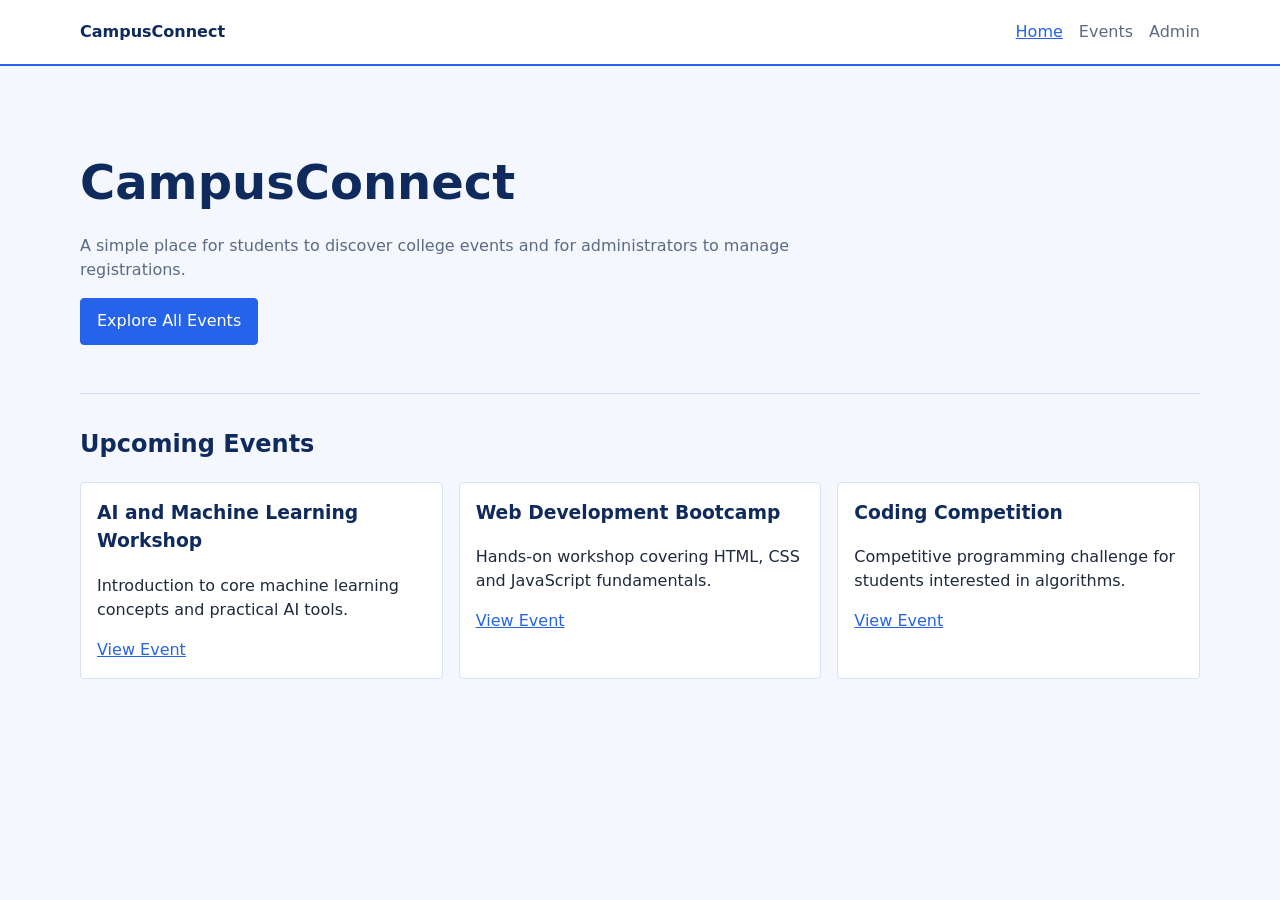
==== starter-app/index.html @ d9532c14 "commit 1" ====
<!DOCTYPE html>
<html lang="en">

<head>
    <meta charset="UTF-8">
    <meta name="viewport" content="width=device-width, initial-scale=1.0">
    <title>CampusConnect</title>

    <link rel="stylesheet" href="css/style.css">
</head>

<body>

    <!-- Header Section -->
    <header class="site-header">
        <nav class="nav" aria-label="Main navigation">

            <a class="brand" href="index.html">CampusConnect</a>

            <div class="nav-links">
                <a href="index.html" aria-current="page">Home</a>
                <a href="events.html">Events</a>
                <a href="admin.html">Admin</a>
            </div>

        </nav>
    </header>

    <!-- Main Content -->
    <main class="container">

        <!-- Hero Section -->
        <section class="hero">

            <h1>CampusConnect</h1>

            <p class="lead">
                A simple place for students to discover college events
                and for administrators to manage registrations.
            </p>

            <a class="button" href="events.html">
                Explore All Events
            </a>

        </section>

        <!-- Upcoming Events Section -->
        <section class="section" aria-labelledby="upcoming-events-heading">

            <h2 id="upcoming-events-heading">Upcoming Events</h2>

            <div class="card-grid">

                <!-- Event 1 -->
                <article class="card">
                    <h3>AI and Machine Learning Workshop</h3>

                    <p>
                        Introduction to core machine learning concepts
                        and practical AI tools.
                    </p>

                    <a href="events.html">View Event</a>
                </article>

                <!-- Event 2 -->
                <article class="card">
                    <h3>Web Development Bootcamp</h3>

                    <p>
                        Hands-on workshop covering HTML, CSS
                        and JavaScript fundamentals.
                    </p>

                    <a href="events.html">View Event</a>
                </article>

                <!-- Event 3 -->
                <article class="card">
                    <h3>Coding Competition</h3>

                    <p>
                        Competitive programming challenge for students
                        interested in algorithms.
                    </p>

                    <a href="events.html">View Event</a>
                </article>

            </div>

        </section>

    </main>

</body>
</html>
---- starter-app/css/style.css ----
:root {
  --background: #f4f7fd;
  --surface: #ffffff;
  --text: #1e293b;
  --muted: #5b6b84;
  --heading: #0f2a5c;
  --primary: #2563eb;
  --primary-hover: #1d4ed8;
  --on-primary: #ffffff;
  --border: #d8e1f2;
  --border-dark: #7589ad;
  --table-head: #eaf1fd;
  --divider: #e6edf9;
}

* { box-sizing: border-box; }

body {
  margin: 0;
  background: var(--background);
  color: var(--text);
  font-family: system-ui, -apple-system, BlinkMacSystemFont, "Segoe UI", sans-serif;
  line-height: 1.5;
}

.site-header { background: var(--surface); border-bottom: 2px solid var(--primary); }
.container { width: min(1120px, calc(100% - 2rem)); margin: 0 auto; padding: 2rem 0 4rem; }
.nav { width: min(1120px, calc(100% - 2rem)); margin: 0 auto; min-height: 4rem; display: flex; align-items: center; justify-content: space-between; gap: 1rem; }
.brand { color: var(--heading); font-weight: 700; text-decoration: none; }
.nav-links { display: flex; gap: 1rem; }
.nav-links a { color: var(--muted); text-decoration: none; padding: .25rem 0; }
.nav-links a[aria-current="page"], .nav-links a:hover { color: var(--primary); text-decoration: underline; }

h1, h2, h3 { color: var(--heading); }
h1, h2, h3, p { overflow-wrap: anywhere; }
h1 { font-size: clamp(2rem, 5vw, 3rem); margin: 0 0 1rem; }
h2 { margin-top: 0; }
.lead { color: var(--muted); max-width: 48rem; }
.section { margin-top: 2rem; }
.hero { padding: 3rem 0; border-bottom: 1px solid var(--border); }

.button, button { display: inline-block; padding: .65rem 1rem; border: 1px solid var(--primary); background: var(--primary); color: var(--on-primary); border-radius: .25rem; font: inherit; text-decoration: none; cursor: pointer; }
.button:hover, button:hover { background: var(--primary-hover); border-color: var(--primary-hover); color: var(--on-primary); }

.card-grid, .stat-grid { display: grid; grid-template-columns: repeat(auto-fit, minmax(220px, 1fr)); gap: 1rem; }
.card, .stat, .panel { background: var(--surface); border: 1px solid var(--border); border-radius: .25rem; padding: 1rem; }
.card h3 { margin-top: 0; }
.card a:not(.button) { color: var(--primary); }
.category { color: var(--muted); font-size: .875rem; margin: 0; text-transform: uppercase; letter-spacing: .04em; }
.details { margin: 1rem 0; }
.details div { display: flex; justify-content: space-between; gap: 1rem; border-top: 1px solid var(--divider); padding: .25rem 0; }
.details dt, .details dd { margin: 0; }
.details dt { color: var(--muted); }

.stat { display: flex; flex-direction: column; gap: .25rem; }
.stat-value { font-size: 2rem; font-weight: 700; }

.form-row { display: grid; gap: .35rem; margin-bottom: 1rem; }
input, select, button { width: 100%; font: inherit; }
input, select { padding: .6rem; background: var(--surface); border: 1px solid var(--border-dark); color: var(--text); border-radius: .25rem; }
button { margin-top: .25rem; }

.table-wrap { overflow-x: auto; background: var(--surface); border: 1px solid var(--border); }
table { width: 100%; border-collapse: collapse; min-width: 36rem; }
th, td { text-align: left; padding: .75rem; border-bottom: 1px solid var(--border); }
thead { background: var(--table-head); }
tbody tr:last-child td { border-bottom: 0; }
.empty-state { color: var(--muted); text-align: center; padding: 2rem; }

:focus-visible { outline: 3px solid var(--primary); outline-offset: 2px; }

@media (max-width: 640px) {
  .nav { align-items: flex-start; flex-direction: column; padding: .75rem 0; }
  .hero { padding: 2rem 0; }
  .container { width: min(1120px, calc(100% - 1rem)); padding-top: 1rem; }
}
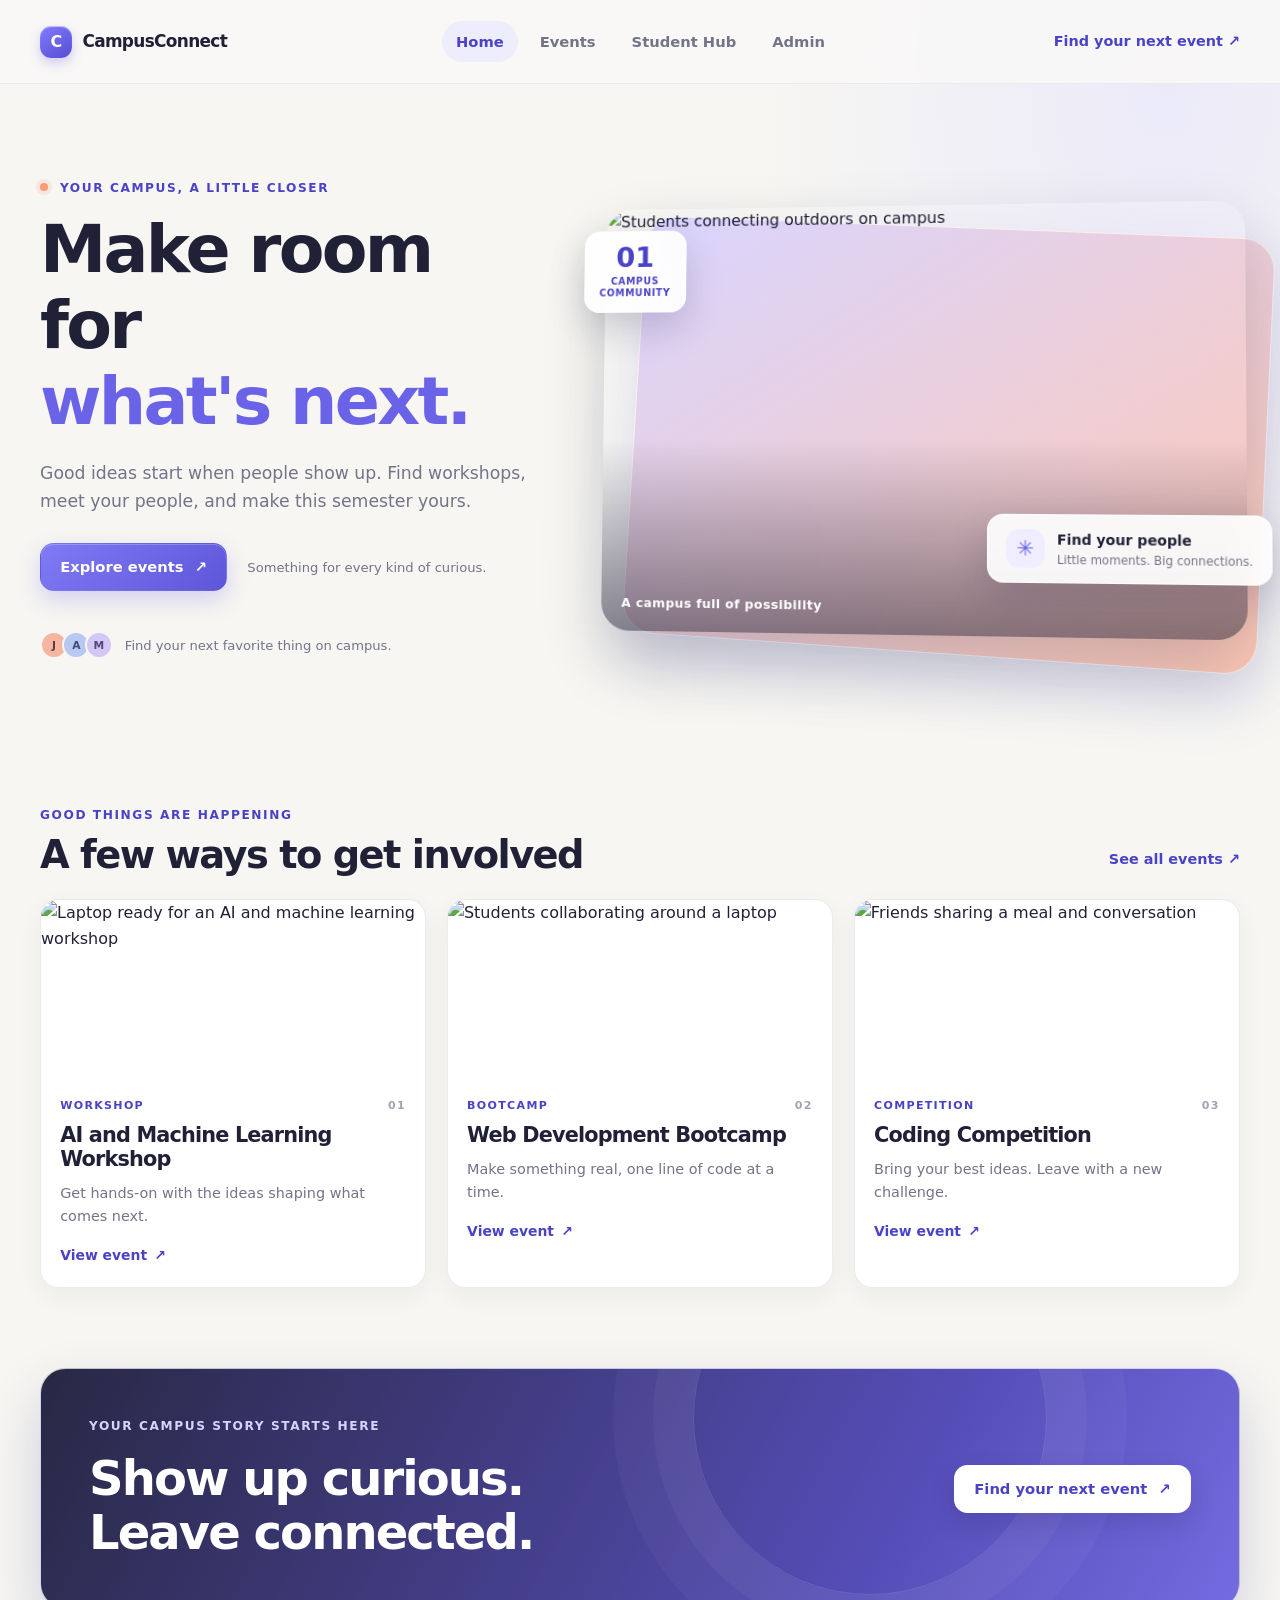
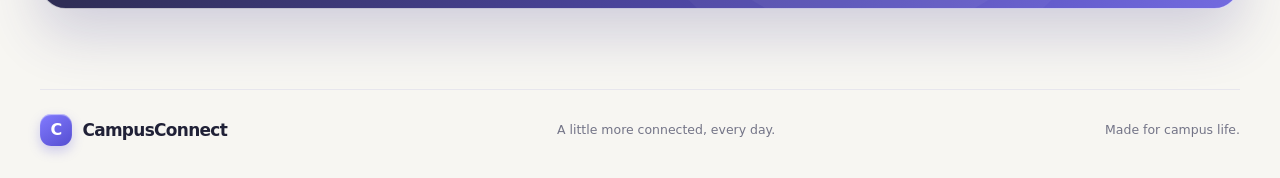
==== commit f30d1ec1: "Add Student Hub and local AI assistant to CampusConnect Redesign the static starter pages, add a bro" ====
--- a/starter-app/index.html
+++ b/starter-app/index.html
@@ -1,98 +1,65 @@
-<!DOCTYPE html>
+<!doctype html>
 <html lang="en">
+<head>
+  <meta charset="utf-8" />
+  <meta name="viewport" content="width=device-width, initial-scale=1" />
+  <title>CampusConnect</title>
+  <link rel="stylesheet" href="css/style.css" />
+</head>
+<body>
+  <header class="site-header">
+    <nav class="nav" aria-label="Main navigation">
+      <a class="brand" href="index.html"><span class="brand-mark">C</span>CampusConnect</a>
+      <div class="nav-links">
+        <a href="index.html" aria-current="page">Home</a>
+        <a href="events.html">Events</a>
+        <a href="student-hub.html">Student Hub</a>
+        <a href="admin.html">Admin</a>
+      </div>
+      <a class="nav-cta" href="events.html">Find your next event <span aria-hidden="true">↗</span></a>
+    </nav>
+  </header>
 
-<head>
-    <meta charset="UTF-8">
-    <meta name="viewport" content="width=device-width, initial-scale=1.0">
-    <title>CampusConnect</title>
+  <main class="container">
+    <section class="hero">
+      <div class="hero-copy">
+        <p class="eyebrow"><span class="eyebrow-dot"></span> Your campus, a little closer</p>
+        <h1>Make room for<br /><span>what's next.</span></h1>
+        <p class="lead">Good ideas start when people show up. Find workshops, meet your people, and make this semester yours.</p>
+        <div class="hero-actions">
+          <a class="button button-primary" href="events.html">Explore events <span aria-hidden="true">↗</span></a>
+          <span class="hero-note">Something for every kind of curious.</span>
+        </div>
+        <div class="hero-proof"><span class="proof-avatars" aria-hidden="true"><i>J</i><i>A</i><i>M</i></span><span>Find your next favorite thing on campus.</span></div>
+      </div>
+      <div class="hero-visual">
+        <img src="https://images.unsplash.com/photo-1523240795612-9a054b0db644?auto=format&amp;fit=crop&amp;w=1400&amp;q=85" alt="Students connecting outdoors on campus" fetchpriority="high" />
+        <div class="hero-image-shade"></div>
+        <div class="float-card float-card-event"><span class="float-icon">✳</span><span><strong>Find your people</strong><small>Little moments. Big connections.</small></span></div>
+        <div class="float-card float-card-date"><strong>01</strong><span>Campus<br />community</span></div>
+        <span class="image-caption">A campus full of possibility</span>
+      </div>
+    </section>
 
-    <link rel="stylesheet" href="css/style.css">
-</head>
-
-<body>
-
-    <!-- Header Section -->
-    <header class="site-header">
-        <nav class="nav" aria-label="Main navigation">
-
-            <a class="brand" href="index.html">CampusConnect</a>
-
-            <div class="nav-links">
-                <a href="index.html" aria-current="page">Home</a>
-                <a href="events.html">Events</a>
-                <a href="admin.html">Admin</a>
-            </div>
-
-        </nav>
-    </header>
-
-    <!-- Main Content -->
-    <main class="container">
-
-        <!-- Hero Section -->
-        <section class="hero">
-
-            <h1>CampusConnect</h1>
-
-            <p class="lead">
-                A simple place for students to discover college events
-                and for administrators to manage registrations.
-            </p>
-
-            <a class="button" href="events.html">
-                Explore All Events
-            </a>
-
-        </section>
-
-        <!-- Upcoming Events Section -->
-        <section class="section" aria-labelledby="upcoming-events-heading">
-
-            <h2 id="upcoming-events-heading">Upcoming Events</h2>
-
-            <div class="card-grid">
-
-                <!-- Event 1 -->
-                <article class="card">
-                    <h3>AI and Machine Learning Workshop</h3>
-
-                    <p>
-                        Introduction to core machine learning concepts
-                        and practical AI tools.
-                    </p>
-
-                    <a href="events.html">View Event</a>
-                </article>
-
-                <!-- Event 2 -->
-                <article class="card">
-                    <h3>Web Development Bootcamp</h3>
-
-                    <p>
-                        Hands-on workshop covering HTML, CSS
-                        and JavaScript fundamentals.
-                    </p>
-
-                    <a href="events.html">View Event</a>
-                </article>
-
-                <!-- Event 3 -->
-                <article class="card">
-                    <h3>Coding Competition</h3>
-
-                    <p>
-                        Competitive programming challenge for students
-                        interested in algorithms.
-                    </p>
-
-                    <a href="events.html">View Event</a>
-                </article>
-
-            </div>
-
-        </section>
-
-    </main>
-
+    <section class="section" aria-labelledby="upcoming-events-heading">
+      <div class="section-heading"><div><p class="eyebrow">Good things are happening</p><h2 id="upcoming-events-heading">A few ways to get involved</h2></div><a class="text-link" href="events.html">See all events <span aria-hidden="true">↗</span></a></div>
+      <div class="card-grid">
+        <article class="card home-card">
+          <img class="card-image" src="https://images.unsplash.com/photo-1516321318423-f06f85e504b3?auto=format&amp;fit=crop&amp;w=900&amp;q=80" alt="Laptop ready for an AI and machine learning workshop" loading="lazy" />
+          <div class="card-content"><p class="category">Workshop <span>01</span></p><h3>AI and Machine Learning Workshop</h3><p>Get hands-on with the ideas shaping what comes next.</p><a class="card-link" href="events.html">View event <span aria-hidden="true">↗</span></a></div>
+        </article>
+        <article class="card home-card">
+          <img class="card-image" src="https://images.unsplash.com/photo-1519389950473-47ba0277781c?auto=format&amp;fit=crop&amp;w=900&amp;q=80" alt="Students collaborating around a laptop" loading="lazy" />
+          <div class="card-content"><p class="category">Bootcamp <span>02</span></p><h3>Web Development Bootcamp</h3><p>Make something real, one line of code at a time.</p><a class="card-link" href="events.html">View event <span aria-hidden="true">↗</span></a></div>
+        </article>
+        <article class="card home-card">
+          <img class="card-image" src="https://images.unsplash.com/photo-1528605248644-14dd04022da1?auto=format&amp;fit=crop&amp;w=900&amp;q=80" alt="Friends sharing a meal and conversation" loading="lazy" />
+          <div class="card-content"><p class="category">Competition <span>03</span></p><h3>Coding Competition</h3><p>Bring your best ideas. Leave with a new challenge.</p><a class="card-link" href="events.html">View event <span aria-hidden="true">↗</span></a></div>
+        </article>
+      </div>
+    </section>
+    <section class="community-banner"><div><p class="eyebrow">Your campus story starts here</p><h2>Show up curious.<br />Leave connected.</h2></div><a class="button button-light" href="events.html">Find your next event <span aria-hidden="true">↗</span></a></section>
+  </main>
+  <footer class="site-footer"><a class="brand" href="index.html"><span class="brand-mark">C</span>CampusConnect</a><p>A little more connected, every day.</p><span>Made for campus life.</span></footer>
 </body>
 </html>
--- a/starter-app/css/style.css
+++ b/starter-app/css/style.css
@@ -1,76 +1,500 @@
 :root {
-  --background: #f4f7fd;
+  color-scheme: light;
+  --background: #f7f6f2;
   --surface: #ffffff;
-  --text: #1e293b;
-  --muted: #5b6b84;
-  --heading: #0f2a5c;
-  --primary: #2563eb;
-  --primary-hover: #1d4ed8;
-  --on-primary: #ffffff;
-  --border: #d8e1f2;
-  --border-dark: #7589ad;
-  --table-head: #eaf1fd;
-  --divider: #e6edf9;
+  --surface-tint: #efeffb;
+  --text: #202137;
+  --muted: #737487;
+  --border: #e7e6ed;
+  --accent: #6a63e8;
+  --accent-dark: #4a43c6;
+  --coral: #ff9a79;
+  --shadow: 0 22px 60px rgb(32 33 55 / 9%);
 }
 
 * { box-sizing: border-box; }
+
+html { overflow-x: clip; scroll-behavior: smooth; }
 
 body {
   margin: 0;
-  background: var(--background);
+  overflow-x: clip;
+  background:
+    radial-gradient(ellipse at 91% 5%, rgb(226 224 255 / 54%), transparent 26rem),
+    var(--background);
   color: var(--text);
-  font-family: system-ui, -apple-system, BlinkMacSystemFont, "Segoe UI", sans-serif;
-  line-height: 1.5;
-}
-
-.site-header { background: var(--surface); border-bottom: 2px solid var(--primary); }
-.container { width: min(1120px, calc(100% - 2rem)); margin: 0 auto; padding: 2rem 0 4rem; }
-.nav { width: min(1120px, calc(100% - 2rem)); margin: 0 auto; min-height: 4rem; display: flex; align-items: center; justify-content: space-between; gap: 1rem; }
-.brand { color: var(--heading); font-weight: 700; text-decoration: none; }
-.nav-links { display: flex; gap: 1rem; }
-.nav-links a { color: var(--muted); text-decoration: none; padding: .25rem 0; }
-.nav-links a[aria-current="page"], .nav-links a:hover { color: var(--primary); text-decoration: underline; }
-
-h1, h2, h3 { color: var(--heading); }
+  font-family: Inter, ui-sans-serif, system-ui, -apple-system, BlinkMacSystemFont, "Segoe UI", sans-serif;
+  line-height: 1.6;
+}
+
+a { color: inherit; }
+img { display: block; max-width: 100%; }
 h1, h2, h3, p { overflow-wrap: anywhere; }
-h1 { font-size: clamp(2rem, 5vw, 3rem); margin: 0 0 1rem; }
-h2 { margin-top: 0; }
-.lead { color: var(--muted); max-width: 48rem; }
-.section { margin-top: 2rem; }
-.hero { padding: 3rem 0; border-bottom: 1px solid var(--border); }
-
-.button, button { display: inline-block; padding: .65rem 1rem; border: 1px solid var(--primary); background: var(--primary); color: var(--on-primary); border-radius: .25rem; font: inherit; text-decoration: none; cursor: pointer; }
-.button:hover, button:hover { background: var(--primary-hover); border-color: var(--primary-hover); color: var(--on-primary); }
-
-.card-grid, .stat-grid { display: grid; grid-template-columns: repeat(auto-fit, minmax(220px, 1fr)); gap: 1rem; }
-.card, .stat, .panel { background: var(--surface); border: 1px solid var(--border); border-radius: .25rem; padding: 1rem; }
-.card h3 { margin-top: 0; }
-.card a:not(.button) { color: var(--primary); }
-.category { color: var(--muted); font-size: .875rem; margin: 0; text-transform: uppercase; letter-spacing: .04em; }
-.details { margin: 1rem 0; }
-.details div { display: flex; justify-content: space-between; gap: 1rem; border-top: 1px solid var(--divider); padding: .25rem 0; }
+h1, h2, h3 { line-height: 1.14; letter-spacing: -.04em; }
+h1 { margin: 0 0 1.25rem; font-size: clamp(2.8rem, 5.2vw, 4.7rem); }
+h2 { margin: 0; font-size: clamp(1.8rem, 3vw, 2.65rem); }
+h3 { margin: .55rem 0 .65rem; font-size: 1.3rem; }
+
+.site-header {
+  position: sticky;
+  z-index: 20;
+  top: 0;
+  border-bottom: 1px solid rgb(231 230 237 / 80%);
+  background: rgb(250 249 247 / 86%);
+  backdrop-filter: blur(18px);
+}
+
+.nav {
+  width: min(1200px, calc(100% - 3rem));
+  min-height: 5.2rem;
+  margin: 0 auto;
+  display: flex;
+  align-items: center;
+  justify-content: space-between;
+  gap: 1.5rem;
+}
+
+.brand {
+  display: inline-flex;
+  align-items: center;
+  gap: .65rem;
+  color: var(--text);
+  font-size: 1.06rem;
+  font-weight: 780;
+  letter-spacing: -.04em;
+  text-decoration: none;
+  white-space: nowrap;
+}
+
+.brand-mark {
+  width: 2rem;
+  aspect-ratio: 1;
+  display: grid;
+  place-items: center;
+  border-radius: .7rem;
+  background: linear-gradient(145deg, #827bff, #554ed1);
+  box-shadow: 0 5px 12px rgb(97 89 220 / 28%), inset 0 1px 1px rgb(255 255 255 / 58%);
+  color: #fff;
+  font-size: 1rem;
+  font-weight: 800;
+}
+
+.nav-links { display: flex; align-items: center; gap: .45rem; }
+.nav-links a {
+  padding: .55rem .9rem;
+  border-radius: 999px;
+  color: var(--muted);
+  font-size: .92rem;
+  font-weight: 600;
+  text-decoration: none;
+  transition: color .2s ease, background .2s ease;
+}
+.nav-links a[aria-current="page"], .nav-links a:hover { background: #eeedfb; color: var(--accent-dark); }
+.nav-cta { color: var(--accent-dark); font-size: .9rem; font-weight: 720; text-decoration: none; }
+.nav-cta span, .text-link span, .button span, .card-link span { display: inline-block; transition: transform .2s ease; }
+.nav-cta:hover span, .text-link:hover span, .button:hover span, .card-link:hover span { transform: translate(3px, -2px); }
+
+.container { width: min(1200px, calc(100% - 3rem)); margin: 0 auto; padding: 3.2rem 0 5rem; }
+.hero { min-height: 565px; display: grid; grid-template-columns: .88fr 1.12fr; align-items: center; gap: 3rem; padding: 1.5rem 0 5.5rem; }
+.hero-copy { position: relative; z-index: 2; padding: 1.2rem 0; }
+.eyebrow {
+  margin: 0 0 .9rem;
+  color: var(--accent-dark);
+  font-size: .76rem;
+  font-weight: 800;
+  letter-spacing: .13em;
+  text-transform: uppercase;
+}
+.eyebrow-dot { width: .48rem; height: .48rem; display: inline-block; margin-right: .4rem; border-radius: 50%; background: var(--coral); box-shadow: 0 0 0 4px rgb(255 154 121 / 16%); vertical-align: .04rem; }
+.hero h1 span, .page-hero h1 span { color: var(--accent); }
+.lead { max-width: 36rem; margin: 0; color: var(--muted); font-size: 1.08rem; }
+.hero-actions { display: flex; align-items: center; gap: 1.25rem; margin-top: 1.75rem; }
+.hero-note { color: var(--muted); font-size: .82rem; }
+.button, button {
+  display: inline-flex;
+  min-height: 2.9rem;
+  align-items: center;
+  justify-content: center;
+  gap: .7rem;
+  padding: .7rem 1.2rem;
+  border: 1px solid transparent;
+  border-radius: .85rem;
+  background: var(--accent);
+  box-shadow: 0 9px 22px rgb(106 99 232 / 25%), inset 0 1px 0 rgb(255 255 255 / 22%);
+  color: white;
+  font: inherit;
+  font-size: .92rem;
+  font-weight: 700;
+  text-decoration: none;
+  cursor: pointer;
+  transition: transform .22s ease, box-shadow .22s ease, background .22s ease;
+}
+.button:hover, button:hover { transform: translateY(-2px); background: var(--accent-dark); box-shadow: 0 14px 28px rgb(106 99 232 / 30%); }
+.button-primary { background: linear-gradient(135deg, #817af5, #5d56d9); }
+.button-outline { min-height: 2.55rem; padding: .55rem 1rem; border-color: #dedcf5; background: #f7f6ff; box-shadow: none; color: var(--accent-dark); }
+.button-outline:hover { border-color: var(--accent); background: #eeedff; box-shadow: none; color: var(--accent-dark); }
+.button-light { background: #fff; box-shadow: 0 10px 24px rgb(31 30 88 / 16%); color: var(--accent-dark); }
+.button-light:hover { background: #f2f1ff; color: var(--accent-dark); }
+.hero-proof { display: flex; align-items: center; gap: .75rem; margin-top: 2.5rem; color: var(--muted); font-size: .82rem; }
+.proof-avatars { display: flex; padding-left: .35rem; }
+.proof-avatars i { width: 1.75rem; aspect-ratio: 1; display: grid; place-items: center; margin-left: -.35rem; border: 2px solid var(--background); border-radius: 50%; background: #f5b5a0; color: #593e47; font-size: .67rem; font-style: normal; font-weight: 800; }
+.proof-avatars i:nth-child(2) { background: #b7c8f2; color: #3e4c78; }
+.proof-avatars i:nth-child(3) { background: #d3c7f5; color: #534577; }
+
+.hero-visual {
+  position: relative;
+  min-height: 430px;
+  isolation: isolate;
+  transform: perspective(1200px) rotateY(-5deg) rotateX(2deg);
+  transform-style: preserve-3d;
+}
+.hero-visual::before {
+  position: absolute;
+  z-index: -1;
+  inset: 5% -3% -4% 5%;
+  border: 1px solid rgb(255 255 255 / 65%);
+  border-radius: 2rem;
+  background: linear-gradient(145deg, #d9d5ff, #ffc8b5);
+  box-shadow: 0 28px 55px rgb(74 67 198 / 15%);
+  content: "";
+  transform: translateZ(-40px) rotate(3deg);
+}
+.hero-visual > img { width: 100%; height: 430px; border-radius: 1.8rem; object-fit: cover; box-shadow: 0 30px 65px rgb(32 33 55 / 20%); }
+.hero-image-shade { position: absolute; inset: 0; border-radius: 1.8rem; background: linear-gradient(180deg, transparent 55%, rgb(22 22 43 / 50%)); }
+.float-card {
+  position: absolute;
+  display: flex;
+  align-items: center;
+  gap: .75rem;
+  border: 1px solid rgb(255 255 255 / 75%);
+  border-radius: 1rem;
+  background: rgb(255 255 255 / 91%);
+  box-shadow: 0 16px 38px rgb(34 34 68 / 20%);
+  backdrop-filter: blur(14px);
+  transform: translateZ(55px);
+}
+.float-card-event { right: -1.5rem; bottom: 3.3rem; padding: .8rem 1.1rem; }
+.float-card-event strong, .float-card-event small { display: block; }
+.float-card-event strong { font-size: .86rem; }
+.float-card-event small { color: var(--muted); font-size: .72rem; }
+.float-icon { width: 2.4rem; aspect-ratio: 1; display: grid; place-items: center; border-radius: .8rem; background: #efedff; color: var(--accent); font-size: 1.3rem; }
+.float-card-date { top: 1.4rem; left: -1.4rem; flex-direction: column; gap: 0; padding: .72rem .95rem; color: var(--accent-dark); text-align: center; }
+.float-card-date strong { font-size: 1.8rem; line-height: 1; }
+.float-card-date span { margin-top: .25rem; font-size: .61rem; font-weight: 800; line-height: 1.3; letter-spacing: .07em; text-transform: uppercase; }
+.image-caption { position: absolute; bottom: 1.1rem; left: 1.3rem; color: #fff; font-size: .8rem; font-weight: 650; letter-spacing: .03em; transform: translateZ(10px); }
+
+.section { margin-top: 2.5rem; }
+.section-heading { display: flex; align-items: end; justify-content: space-between; gap: 1.5rem; margin-bottom: 1.4rem; }
+.section-heading .eyebrow { margin-bottom: .45rem; }
+.text-link { padding-bottom: .35rem; color: var(--accent-dark); font-size: .9rem; font-weight: 720; text-decoration: none; white-space: nowrap; }
+.card-grid { display: grid; grid-template-columns: repeat(auto-fit, minmax(230px, 1fr)); gap: 1.3rem; perspective: 1200px; }
+.card, .stat, .panel {
+  overflow: hidden;
+  border: 1px solid rgb(231 230 237 / 80%);
+  border-radius: 1.15rem;
+  background: var(--surface);
+  box-shadow: 0 8px 26px rgb(32 33 55 / 5%);
+}
+.home-card { transform-style: preserve-3d; transition: transform .3s ease, box-shadow .3s ease; }
+.home-card:hover, .event-card:hover { transform: perspective(900px) rotateX(2deg) rotateY(-2deg) translateY(-7px); box-shadow: 0 24px 44px rgb(43 39 111 / 15%); }
+.card-image { width: 100%; height: 178px; object-fit: cover; }
+.card-content { padding: 1.2rem; }
+.category { display: flex; justify-content: space-between; margin: 0; color: var(--accent-dark); font-size: .69rem; font-weight: 800; letter-spacing: .12em; text-transform: uppercase; }
+.category span { color: #a4a3b6; }
+.card-content > p:not(.category) { min-height: 2.8rem; margin: 0 0 .9rem; color: var(--muted); font-size: .9rem; }
+.card-link { display: inline-flex; align-items: center; gap: .45rem; color: var(--accent-dark); font-size: .87rem; font-weight: 750; text-decoration: none; }
+
+.community-banner {
+  position: relative;
+  overflow: hidden;
+  display: flex;
+  align-items: center;
+  justify-content: space-between;
+  gap: 2rem;
+  margin-top: 5rem;
+  padding: 3rem;
+  border: 1px solid rgb(255 255 255 / 70%);
+  border-radius: 1.6rem;
+  background: linear-gradient(118deg, #282844, #554db6 70%, #736be0);
+  box-shadow: 0 25px 55px rgb(55 49 130 / 20%);
+  color: #fff;
+}
+.community-banner::after { position: absolute; top: -8rem; right: 12rem; width: 22rem; aspect-ratio: 1; border: 1px solid rgb(255 255 255 / 12%); border-radius: 50%; box-shadow: 0 0 0 2.5rem rgb(255 255 255 / 4%), 0 0 0 5rem rgb(255 255 255 / 3%); content: ""; pointer-events: none; }
+.community-banner .eyebrow { color: #d6d3ff; }
+.community-banner h2 { font-size: clamp(2rem, 4vw, 3rem); }
+.community-banner .button { position: relative; z-index: 1; flex-shrink: 0; }
+
+.page-hero { padding: 1rem 0 2.3rem; }
+.page-hero h1 { font-size: clamp(2.6rem, 5.2vw, 4.5rem); }
+.page-hero .lead { max-width: 40rem; }
+.section-count { padding: .48rem .8rem; border: 1px solid #e1dff6; border-radius: 99px; background: #f4f3ff; color: var(--accent-dark); font-size: .76rem; font-weight: 750; white-space: nowrap; }
+.event-card { transform-style: preserve-3d; transition: transform .3s ease, box-shadow .3s ease; }
+.event-image { position: relative; height: 190px; overflow: hidden; background: #deddf1; }
+.event-image::after { position: absolute; inset: 30% 0 0; background: linear-gradient(180deg, transparent, rgb(22 22 43 / 46%)); content: ""; pointer-events: none; }
+.event-image img { width: 100%; height: 100%; object-fit: cover; transition: transform .6s cubic-bezier(.2, .75, .3, 1); }
+.event-card:hover .event-image img { transform: scale(1.06); }
+.image-label { position: absolute; z-index: 1; bottom: .8rem; left: .9rem; color: #fff; font-size: .72rem; font-weight: 720; text-shadow: 0 1px 5px rgb(0 0 0 / 30%); }
+.date-stamp { position: absolute; z-index: 2; top: .8rem; right: .8rem; display: grid; min-width: 3.1rem; justify-items: center; padding: .4rem .45rem; border: 1px solid rgb(255 255 255 / 80%); border-radius: .75rem; background: rgb(255 255 255 / 90%); box-shadow: 0 6px 15px rgb(24 24 48 / 12%); color: var(--text); backdrop-filter: blur(9px); }
+.date-stamp b { font-size: 1.15rem; line-height: 1.2; }
+.date-stamp span { color: var(--accent-dark); font-size: .58rem; font-weight: 850; letter-spacing: .08em; }
+.event-card .card-content { padding: 1.15rem; }
+.event-card h3 { min-height: 3rem; font-size: 1.18rem; }
+.details { display: grid; gap: .45rem; margin: 1rem 0 1.2rem; }
+.details div { display: flex; justify-content: space-between; gap: .7rem; border-top: 1px solid #f0eff5; padding-top: .42rem; font-size: .75rem; }
 .details dt, .details dd { margin: 0; }
 .details dt { color: var(--muted); }
-
-.stat { display: flex; flex-direction: column; gap: .25rem; }
-.stat-value { font-size: 2rem; font-weight: 700; }
-
-.form-row { display: grid; gap: .35rem; margin-bottom: 1rem; }
+.details dd { font-weight: 650; text-align: right; }
+.registration-form { display: grid; grid-template-columns: repeat(2, minmax(0, 1fr)); gap: .1rem 1.2rem; margin-top: 1.4rem; }
+.panel { padding: 2rem; background: linear-gradient(135deg, #fff, #f8f7ff); }
+.panel > p:not(.eyebrow) { color: var(--muted); }
+.form-row { display: grid; gap: .4rem; margin-bottom: .8rem; }
+.form-row label { font-size: .82rem; font-weight: 700; }
 input, select, button { width: 100%; font: inherit; }
-input, select { padding: .6rem; background: var(--surface); border: 1px solid var(--border-dark); color: var(--text); border-radius: .25rem; }
-button { margin-top: .25rem; }
-
-.table-wrap { overflow-x: auto; background: var(--surface); border: 1px solid var(--border); }
+input, select { min-height: 2.8rem; padding: .65rem .8rem; border: 1px solid var(--border); border-radius: .7rem; background: #fff; color: var(--text); }
+input:focus, select:focus { border-color: var(--accent); outline: 3px solid rgb(106 99 232 / 14%); }
+form button { grid-column: 1 / -1; width: fit-content; margin-top: .5rem; }
+
+.admin-hero { display: grid; grid-template-columns: 1.1fr .9fr; align-items: center; gap: 2.5rem; padding: 1rem 0 2rem; }
+.admin-hero h1 { font-size: clamp(2.4rem, 4.5vw, 4rem); }
+.admin-hero h1 span { color: var(--accent); }
+.admin-hero img { width: 100%; height: 265px; border: 7px solid #fff; border-radius: 1.3rem; object-fit: cover; box-shadow: var(--shadow), 0 0 0 1px var(--border); transform: perspective(1000px) rotateY(-6deg) rotateX(2deg); }
+.stat-grid { display: grid; grid-template-columns: repeat(auto-fit, minmax(190px, 1fr)); gap: 1rem; }
+.stat { min-height: 145px; display: flex; flex-direction: column; justify-content: space-between; padding: 1.15rem; background: linear-gradient(145deg, #fff, #f8f7ff); transition: transform .2s ease, box-shadow .2s ease; }
+.stat:hover { transform: translateY(-4px); box-shadow: var(--shadow); }
+.stat-label { display: flex; justify-content: space-between; color: var(--muted); font-size: .79rem; font-weight: 700; }
+.stat-label span { color: var(--accent); }
+.stat-value { color: var(--text); font-size: 2.5rem; font-weight: 780; letter-spacing: -.06em; line-height: 1.15; }
+.stat-foot { color: #89899b; font-size: .73rem; }
+.status-pill { display: inline-flex; align-items: center; gap: .45rem; padding: .45rem .7rem; border: 1px solid #d5efdf; border-radius: 99px; background: #effaf3; color: #3e7851; font-size: .73rem; font-weight: 720; white-space: nowrap; }
+.status-pill span { width: .42rem; aspect-ratio: 1; border-radius: 50%; background: #47b66b; box-shadow: 0 0 0 3px rgb(71 182 107 / 14%); }
+.table-wrap { overflow-x: auto; border: 1px solid var(--border); border-radius: 1rem; background: var(--surface); box-shadow: 0 8px 22px rgb(32 33 55 / 4%); }
 table { width: 100%; border-collapse: collapse; min-width: 36rem; }
-th, td { text-align: left; padding: .75rem; border-bottom: 1px solid var(--border); }
-thead { background: var(--table-head); }
+th, td { padding: .9rem 1rem; border-bottom: 1px solid #efeff4; text-align: left; }
+th { background: #f6f5fb; color: var(--muted); font-size: .74rem; font-weight: 780; letter-spacing: .07em; text-transform: uppercase; }
+td { font-size: .87rem; }
 tbody tr:last-child td { border-bottom: 0; }
-.empty-state { color: var(--muted); text-align: center; padding: 2rem; }
-
-:focus-visible { outline: 3px solid var(--primary); outline-offset: 2px; }
+.empty-state { padding: 2rem; color: var(--muted); text-align: center; }
+
+.site-footer { width: min(1200px, calc(100% - 3rem)); display: flex; align-items: center; justify-content: space-between; gap: 1rem; margin: 0 auto; padding: 1.5rem 0 2rem; border-top: 1px solid var(--border); }
+.site-footer p, .site-footer > span { margin: 0; color: var(--muted); font-size: .78rem; }
+:focus-visible { outline: 3px solid #282844; outline-offset: 3px; }
+
+@media (max-width: 850px) {
+  .hero { grid-template-columns: 1fr 1fr; gap: 1.5rem; }
+  .hero-visual, .hero-visual > img { min-height: 370px; height: 370px; }
+  .float-card-event { right: -.5rem; }
+  .admin-hero { gap: 1.5rem; }
+}
 
 @media (max-width: 640px) {
-  .nav { align-items: flex-start; flex-direction: column; padding: .75rem 0; }
-  .hero { padding: 2rem 0; }
-  .container { width: min(1120px, calc(100% - 1rem)); padding-top: 1rem; }
-}
+  .nav { width: min(100% - 1.5rem, 1200px); min-height: 4.3rem; flex-wrap: wrap; gap: .3rem; padding: .55rem 0; }
+  .brand { font-size: .95rem; }
+  .nav-links { order: 3; width: 100%; justify-content: center; gap: .15rem; }
+  .nav-links a { padding: .42rem .8rem; font-size: .84rem; }
+  .nav-cta { margin-left: auto; font-size: .8rem; }
+  .container { width: min(100% - 1.5rem, 1200px); padding: 1.6rem 0 3rem; }
+  .hero { grid-template-columns: 1fr; gap: 2rem; padding: .8rem 0 2.5rem; }
+  .hero h1 { font-size: clamp(2.8rem, 11vw, 4.5rem); }
+  .hero-visual { min-height: 300px; margin: 0 .4rem; transform: perspective(1000px) rotateY(-2deg); }
+  .hero-visual > img { height: 300px; }
+  .float-card-date { left: -.7rem; }
+  .float-card-event { right: -.55rem; bottom: 2rem; }
+  .hero-proof { margin-top: 1.6rem; }
+  .section { margin-top: 2rem; }
+  .section-heading { align-items: flex-start; }
+  .section-heading .text-link { align-self: flex-end; font-size: .78rem; }
+  .card-grid { grid-template-columns: 1fr; gap: 1rem; }
+  .home-card { display: grid; grid-template-columns: minmax(110px, .7fr) 1fr; }
+  .home-card .card-image { height: 100%; min-height: 190px; }
+  .home-card .card-content { padding: 1rem; }
+  .home-card h3 { font-size: 1.1rem; }
+  .community-banner { align-items: flex-start; flex-direction: column; margin-top: 3rem; padding: 2rem 1.4rem; }
+  .community-banner::after { right: -10rem; }
+  .page-hero { padding-top: .5rem; }
+  .page-hero h1 { font-size: clamp(2.6rem, 10vw, 4rem); }
+  .event-card { display: grid; grid-template-columns: 1fr; }
+  .event-image { height: 205px; }
+  .registration-form { grid-template-columns: 1fr; }
+  form button { grid-column: auto; width: 100%; }
+  .panel { padding: 1.25rem; }
+  .admin-hero { grid-template-columns: 1fr; gap: 1.4rem; }
+  .admin-hero img { height: 210px; transform: none; }
+  .status-pill { font-size: .64rem; }
+  .stat-grid { grid-template-columns: 1fr; }
+  .site-footer { width: min(100% - 1.5rem, 1200px); flex-wrap: wrap; }
+  .site-footer > span { display: none; }
+}
+
+@media (prefers-reduced-motion: reduce) {
+  *, *::before, *::after { scroll-behavior: auto !important; transition-duration: .01ms !important; animation-duration: .01ms !important; }
+}
+
+.student-hub { padding-top: 2rem; }
+.hub-hero { display: grid; grid-template-columns: minmax(0, 1.1fr) minmax(0, .9fr); align-items: center; gap: 3rem; padding: 1rem 0 3rem; }
+.hub-hero h1 { font-size: clamp(2.7rem, 5vw, 4.6rem); }
+.hub-hero h1 span { color: var(--accent); }
+.hub-hero .button { margin-top: 1.5rem; }
+.hub-hero-card {
+  position: relative;
+  min-height: 270px;
+  display: grid;
+  place-items: center;
+  overflow: hidden;
+  border: 1px solid rgb(255 255 255 / 75%);
+  border-radius: 1.6rem;
+  background:
+    radial-gradient(circle at 50% 45%, rgb(255 255 255 / 94%) 0 13%, transparent 13.5%),
+    radial-gradient(ellipse at 75% 15%, rgb(255 185 157 / 70%), transparent 34%),
+    linear-gradient(140deg, #34315e, #7069db 65%, #aba5f0);
+  box-shadow: 0 28px 60px rgb(75 68 177 / 21%), inset 0 1px 1px rgb(255 255 255 / 65%);
+  transform: perspective(900px) rotateY(-7deg) rotateX(3deg);
+  transform-style: preserve-3d;
+}
+.orbit { position: absolute; width: 215px; height: 215px; border: 1px solid rgb(255 255 255 / 46%); border-radius: 50%; transform: rotateX(66deg) rotateZ(-20deg); }
+.orbit-one { box-shadow: 0 0 0 24px rgb(255 255 255 / 8%), 0 0 0 48px rgb(255 255 255 / 6%); }
+.orbit-two { width: 175px; height: 175px; border-color: rgb(255 216 181 / 68%); transform: rotateX(66deg) rotateZ(52deg); }
+.hub-orb { position: relative; z-index: 1; width: 5.2rem; aspect-ratio: 1; display: grid; place-items: center; border: 1px solid rgb(255 255 255 / 80%); border-radius: 1.65rem; background: linear-gradient(145deg, #fff, #eeebff); box-shadow: 0 22px 35px rgb(30 26 92 / 34%), inset 0 1px 0 #fff; color: var(--accent); font-size: 2.4rem; transform: translateZ(52px) rotate(-8deg); }
+.hub-orb-label, .hub-orb-caption { position: absolute; color: #fff; font-size: .79rem; font-weight: 720; letter-spacing: .08em; text-transform: uppercase; }
+.hub-orb-label { top: 1.2rem; left: 1.35rem; }
+.hub-orb-caption { right: 1.4rem; bottom: 1.2rem; color: #e2dfff; font-size: .68rem; }
+.hub-section { margin-top: 2.5rem; scroll-margin-top: 6rem; }
+.hub-section > .section-heading { align-items: center; }
+.hub-status { margin: 0 0 1.2rem; padding: .8rem 1rem; border: 1px solid #d5efdf; border-radius: .8rem; background: #effaf3; color: #326b45; font-size: .88rem; font-weight: 650; }
+.hub-status.is-error { border-color: #f0caca; background: #fff3f1; color: #943d35; }
+.hub-grid { display: grid; gap: 1.2rem; }
+.hub-grid-grades { grid-template-columns: minmax(0, 1.55fr) minmax(250px, .75fr); align-items: stretch; }
+.hub-panel { padding: 1.45rem; border: 1px solid rgb(231 230 237 / 90%); border-radius: 1.15rem; background: linear-gradient(145deg, #fff, #fbfaff); box-shadow: 0 10px 28px rgb(32 33 55 / 5%); }
+.hub-panel-heading { display: flex; align-items: center; justify-content: space-between; gap: 1rem; margin-bottom: 1.25rem; }
+.hub-panel-heading .eyebrow { margin-bottom: .35rem; }
+.hub-panel-heading h3, .hub-panel > h3 { margin: 0; font-size: 1.2rem; }
+.hub-panel-icon { width: 2.5rem; aspect-ratio: 1; display: grid; place-items: center; border: 1px solid #e6e3ff; border-radius: .8rem; background: #f1efff; color: var(--accent-dark); font-size: 1.2rem; font-weight: 800; }
+.hub-panel .form-row { max-width: 13rem; }
+.course-row { display: grid; grid-template-columns: minmax(0, 1.6fr) minmax(75px, .65fr) minmax(95px, .8fr) 2rem; align-items: center; gap: .55rem; margin-bottom: .55rem; }
+.course-row-head { margin: .25rem 0 .45rem; color: var(--muted); font-size: .7rem; font-weight: 750; letter-spacing: .05em; text-transform: uppercase; }
+.course-row input, .course-row select { min-width: 0; min-height: 2.65rem; padding: .55rem .65rem; font-size: .82rem; }
+.course-row .remove-course { width: 2rem; min-height: 2rem; padding: 0; border: 0; border-radius: 50%; background: #f4f3fa; box-shadow: none; color: #818196; font-size: 1.1rem; }
+.course-row .remove-course:hover { background: #ffe9e6; color: #a44c41; }
+.course-actions { display: flex; flex-wrap: wrap; gap: .65rem; margin-top: .9rem; }
+.course-actions .button { min-height: 2.6rem; padding: .55rem .9rem; font-size: .83rem; }
+.grade-scale-note, .privacy-note, .placement-disclaimer { margin: .9rem 0 0; color: var(--muted); font-size: .74rem; line-height: 1.55; }
+.sgpa-result-panel { display: flex; flex-direction: column; justify-content: center; background: linear-gradient(145deg, #f3f1ff, #fff8f4); }
+.sgpa-result-panel .eyebrow { margin-bottom: .5rem; }
+.sgpa-result { display: block; margin: .6rem 0 .1rem; color: var(--accent-dark); font-size: clamp(3rem, 6vw, 4.6rem); font-weight: 800; letter-spacing: -.08em; line-height: 1; }
+.sgpa-detail { margin: .55rem 0 1rem; color: var(--muted); font-size: .83rem; }
+.formula-card { display: grid; grid-template-columns: 1fr auto 1fr; align-items: center; gap: .5rem; padding: .7rem; border: 1px solid #e6e3f7; border-radius: .7rem; background: rgb(255 255 255 / 72%); color: var(--muted); font-size: .7rem; text-align: center; }
+.formula-card b { color: var(--accent); font-size: 1rem; }
+.privacy-note { margin-top: 1rem; }
+.grade-book { min-height: 110px; }
+.grade-book .table-wrap { box-shadow: none; }
+.grade-book table { min-width: 32rem; }
+.grade-book th, .grade-book td { padding: .7rem .8rem; }
+.empty-state { color: var(--muted); font-size: .87rem; }
+.text-button { width: auto; min-height: auto; padding: .2rem .4rem; border: 0; border-radius: .4rem; background: transparent; box-shadow: none; color: var(--accent-dark); font-size: .78rem; }
+.text-button:hover { background: #f1efff; box-shadow: none; }
+.progress-title { margin: 1.3rem 0 .8rem; font-size: .95rem; }
+.grade-progress-row { display: grid; grid-template-columns: 4.6rem 1fr 2.5rem; align-items: center; gap: .75rem; margin: .55rem 0; color: var(--muted); font-size: .76rem; }
+.grade-progress-row b { color: var(--text); text-align: right; }
+.progress-track { height: .55rem; overflow: hidden; border-radius: 99px; background: #eeedf5; }
+.progress-track > span { display: block; width: 0; height: 100%; border-radius: inherit; background: linear-gradient(90deg, #8b83f6, #5f57d4); transition: width .3s ease; }
+.placement-grid { grid-template-columns: 1.05fr .95fr; align-items: stretch; }
+.placement-paths > .hub-panel-heading { margin-bottom: .7rem; }
+.path-card { display: grid; grid-template-columns: 2.1rem 1fr; gap: .75rem; padding: .9rem 0; border-bottom: 1px solid #efeff5; }
+.path-number { width: 1.85rem; height: 1.85rem; display: grid; place-items: center; border-radius: .6rem; background: #f0efff; color: var(--accent-dark); font-size: .7rem; font-weight: 800; }
+.path-card h4 { margin: .05rem 0 .25rem; font-size: .9rem; }
+.path-card p { margin: 0; color: var(--muted); font-size: .78rem; }
+.skill-chips { display: flex; flex-wrap: wrap; gap: .35rem; margin-top: .55rem; }
+.skill-chips span { padding: .25rem .5rem; border: 1px solid #eeedf7; border-radius: 99px; background: #faf9ff; color: #68677d; font-size: .64rem; font-weight: 650; }
+.checklist-panel { background: linear-gradient(145deg, #fff, #f8f7ff); }
+.checklist-panel > .eyebrow { margin-bottom: .4rem; }
+.checklist-panel > h3 { margin: 0; }
+.checklist-intro { margin: .45rem 0 1rem; color: var(--muted); font-size: .78rem; }
+.checklist-panel > .progress-track { margin-bottom: .8rem; }
+.check-item { display: flex; align-items: flex-start; gap: .7rem; padding: .72rem 0; border-bottom: 1px solid #efeff5; cursor: pointer; }
+.check-item:last-child { border-bottom: 0; }
+.check-item input { width: 1.05rem; min-height: 1.05rem; flex: 0 0 1.05rem; margin: .12rem 0 0; accent-color: var(--accent); }
+.check-item b, .check-item small { display: block; }
+.check-item b { font-size: .82rem; }
+.check-item small { margin-top: .12rem; color: var(--muted); font-size: .72rem; }
+.placement-disclaimer { padding-top: .7rem; border-top: 1px solid #efeff5; }
+.daily-section { padding: 1.8rem; border: 1px solid #e7e5f4; border-radius: 1.35rem; background: linear-gradient(145deg, #f3f2ff, #fffaf7 85%); box-shadow: 0 18px 40px rgb(66 58 147 / 8%); }
+.daily-section .section-heading { align-items: flex-start; }
+.daily-subtitle { max-width: 42rem; margin: .6rem 0 0; color: var(--muted); font-size: .88rem; }
+.daily-date { display: inline-flex; align-items: center; gap: .45rem; padding: .5rem .75rem; border: 1px solid #e5e2fb; border-radius: 99px; background: rgb(255 255 255 / 74%); color: var(--accent-dark); font-size: .75rem; font-weight: 750; white-space: nowrap; }
+.daily-questions { display: grid; grid-template-columns: repeat(3, minmax(0, 1fr)); gap: .85rem; margin-top: 1.3rem; }
+.question-card { padding: 1rem; border: 1px solid rgb(231 230 237 / 88%); border-radius: .95rem; background: rgb(255 255 255 / 88%); box-shadow: 0 8px 20px rgb(32 33 55 / 4%); }
+.question-category { color: var(--accent-dark); font-size: .67rem; font-weight: 800; letter-spacing: .09em; text-transform: uppercase; }
+.question-card h3 { min-height: 4.1rem; margin: .55rem 0 .8rem; font-size: .93rem; letter-spacing: -.02em; line-height: 1.45; }
+.answer-options { display: grid; gap: .4rem; }
+.answer-option { width: 100%; min-height: 2.4rem; justify-content: flex-start; padding: .52rem .7rem; border: 1px solid #e9e8f0; border-radius: .65rem; background: #fff; box-shadow: none; color: var(--text); font-size: .75rem; font-weight: 600; text-align: left; }
+.answer-option:hover:not(:disabled) { transform: translateY(-1px); border-color: #bcb8f0; background: #f7f6ff; box-shadow: none; color: var(--accent-dark); }
+.answer-option:disabled { opacity: 1; cursor: default; }
+.answer-option.is-correct { border-color: #a8d7b4; background: #effaf2; color: #286d3a; }
+.answer-option.is-incorrect { border-color: #efb6ad; background: #fff2ef; color: #984339; }
+.answer-feedback { margin: .75rem 0 0; color: var(--muted); font-size: .73rem; line-height: 1.55; }
+.answer-feedback.is-correct { color: #286d3a; }
+.answer-feedback.is-incorrect { color: #984339; }
+.daily-footer { display: flex; justify-content: space-between; gap: 1rem; margin-top: 1rem; padding-top: .8rem; border-top: 1px solid #e8e6f2; }
+.daily-completion { margin: 0; color: var(--accent-dark); font-size: .8rem; font-weight: 750; }
+.daily-source { color: var(--muted); font-size: .72rem; }
+.vtu-section { padding: 1.6rem; border: 1px solid #e7e5f4; border-radius: 1.35rem; background: linear-gradient(145deg, #f8f7ff, #fffaf7 85%); }
+.vtu-section > .section-heading { align-items: flex-start; }
+.vtu-section .daily-subtitle { margin-top: .55rem; }
+.vtu-resource-panel { margin-top: .8rem; }
+.vtu-semester-select { max-width: 15rem; }
+.vtu-resource-status { margin: .9rem 0; padding: .8rem 1rem; border: 1px solid #e4e1f6; border-radius: .75rem; background: #f7f6ff; color: #514a9c; font-size: .82rem; line-height: 1.55; }
+.vtu-course-card { padding: 1.1rem; border: 1px solid #e9e7f2; border-radius: .9rem; background: linear-gradient(135deg, #fff, #fbfaff); }
+.vtu-course-card h3 { margin: 0; font-size: 1.1rem; }
+.vtu-course-code, .vtu-paper-note { margin: .45rem 0 0; color: var(--muted); font-size: .79rem; line-height: 1.55; }
+.vtu-course-links { display: flex; flex-wrap: wrap; gap: .6rem; margin-top: .85rem; }
+.vtu-course-links .button { font-size: .76rem; text-decoration: none; }
+.vtu-question-panel { margin-top: 1rem; padding: 1.15rem; border: 1px solid #e9e7f2; border-radius: .9rem; background: #fff; }
+.vtu-question-heading { display: flex; align-items: flex-end; justify-content: space-between; gap: 1rem; }
+.vtu-question-heading .eyebrow { margin-bottom: .3rem; }
+.vtu-question-heading h3 { margin: 0; font-size: 1.05rem; }
+.vtu-question-heading label { display: grid; gap: .3rem; min-width: 14rem; color: var(--muted); font-size: .72rem; font-weight: 700; }
+.vtu-question-heading select { min-height: 2.45rem; padding: .45rem .65rem; font-size: .77rem; }
+.vtu-practice-note, .vtu-source-links { color: var(--muted); font-size: .74rem; line-height: 1.55; }
+.vtu-question-list { display: grid; grid-template-columns: repeat(2, minmax(0, 1fr)); gap: .7rem; margin-top: .8rem; }
+.vtu-question-card { padding: .85rem; border: 1px solid #eeedf4; border-radius: .75rem; background: #fdfcff; }
+.vtu-question-module { color: var(--accent-dark); font-size: .64rem; font-weight: 800; letter-spacing: .06em; text-transform: uppercase; }
+.vtu-question-card h4 { margin: .4rem 0 .65rem; font-size: .83rem; line-height: 1.5; }
+.vtu-question-card details { border-top: 1px solid #eeedf4; padding-top: .55rem; }
+.vtu-question-card summary { color: var(--accent-dark); cursor: pointer; font-size: .73rem; font-weight: 700; }
+.vtu-question-card details p { margin: .5rem 0 0; color: var(--muted); font-size: .74rem; line-height: 1.55; }
+.vtu-source-links { margin: .9rem 0 0; }
+.vtu-source-links a { color: var(--accent-dark); font-weight: 700; }
+
+@media (max-width: 850px) {
+  .hub-grid-grades { grid-template-columns: 1fr; }
+  .sgpa-result-panel { min-height: 250px; }
+  .placement-grid { grid-template-columns: 1fr; }
+  .daily-questions { grid-template-columns: 1fr; }
+  .question-card h3 { min-height: 0; }
+  .vtu-question-list { grid-template-columns: 1fr; }
+}
+
+@media (max-width: 640px) {
+  .student-hub { padding-top: 1.1rem; }
+  .hub-hero { grid-template-columns: 1fr; gap: 1.4rem; padding-bottom: 1rem; }
+  .hub-hero h1 { font-size: clamp(2.6rem, 11vw, 4rem); }
+  .hub-hero-card { min-height: 210px; margin: 0 .3rem; }
+  .hub-section { margin-top: 2rem; }
+  .hub-section > .section-heading { align-items: flex-start; }
+  .hub-section > .section-heading .section-count { font-size: .65rem; }
+  .hub-panel { padding: 1rem; }
+  .course-row { grid-template-columns: minmax(0, 1.3fr) minmax(65px, .65fr) minmax(83px, .8fr) 1.8rem; gap: .35rem; }
+  .course-row input, .course-row select { padding: .48rem .4rem; font-size: .74rem; }
+  .course-row .remove-course { width: 1.8rem; }
+  .course-row-head { font-size: .59rem; }
+  .course-actions .button { flex: 1; padding-inline: .5rem; font-size: .76rem; }
+  .daily-section { padding: 1rem; }
+  .daily-section .section-heading { flex-direction: column; gap: .7rem; }
+  .daily-date { font-size: .7rem; }
+  .daily-footer { flex-direction: column; }
+  .grade-progress-row { grid-template-columns: 3.8rem 1fr 2.2rem; gap: .5rem; }
+  .vtu-section { padding: 1rem; }
+  .vtu-question-heading { align-items: stretch; flex-direction: column; }
+  .vtu-question-heading label { min-width: 0; }
+  .vtu-course-links { flex-direction: column; }
+  .vtu-course-links .button { width: 100%; }
+}
